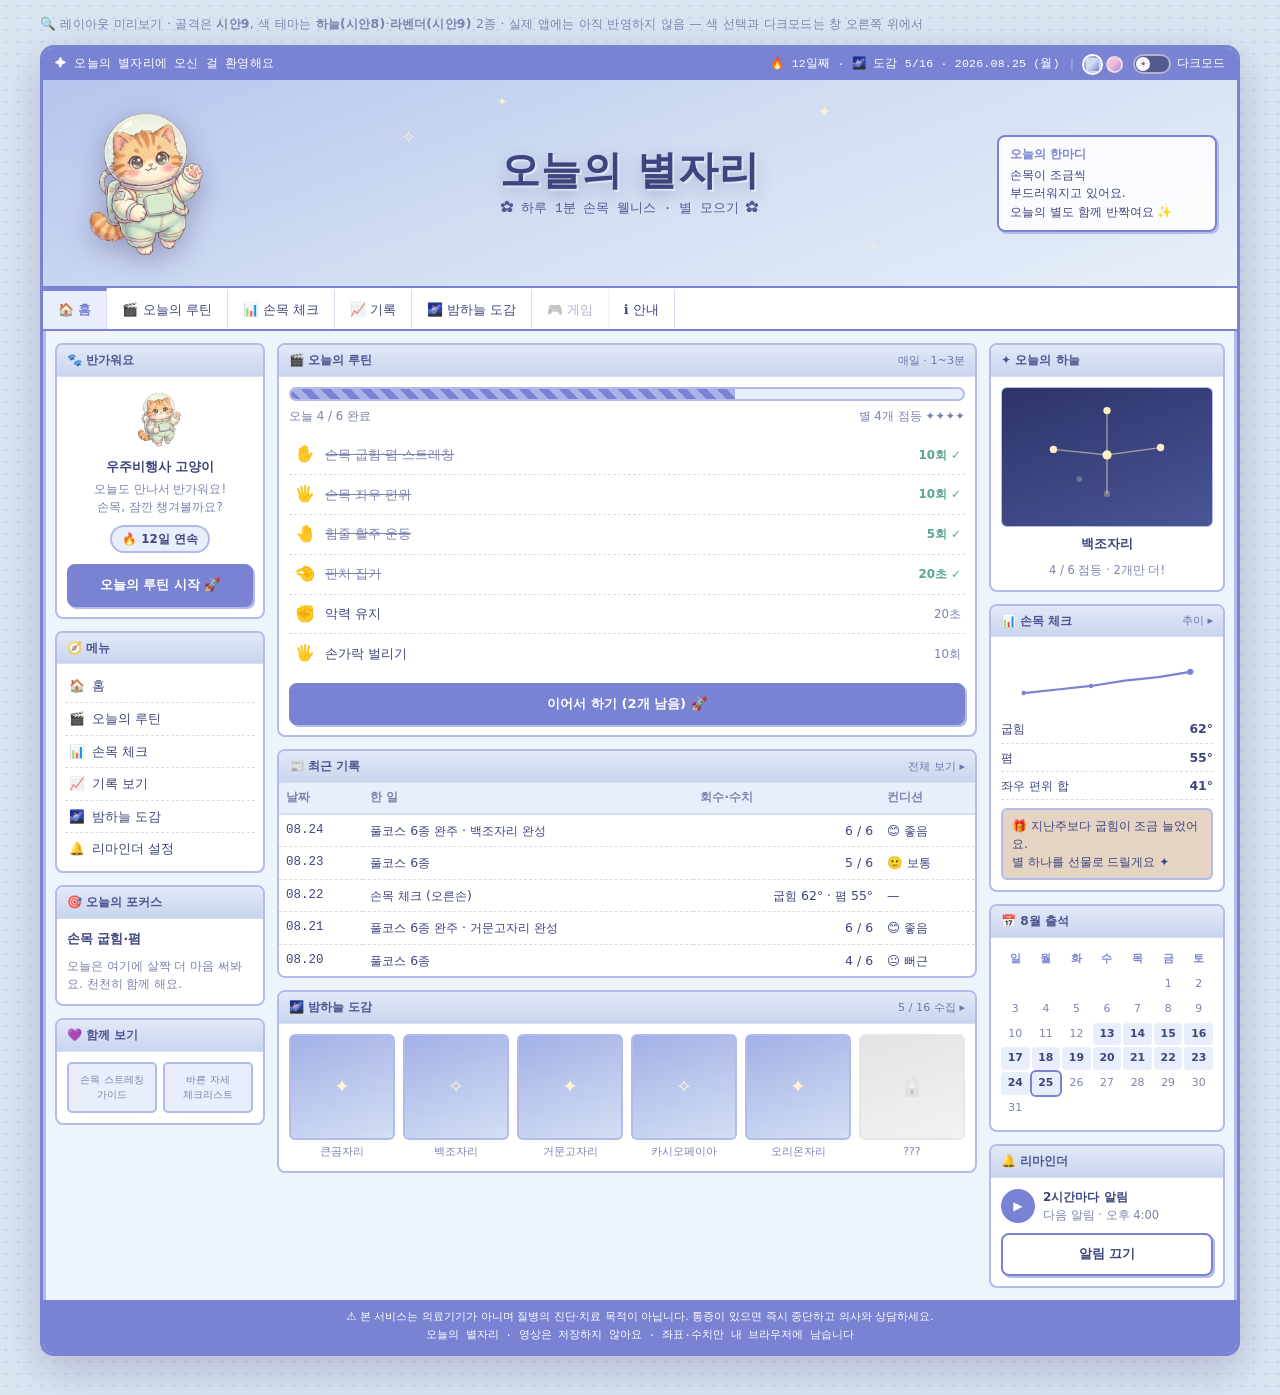
==== preview/neomood.html @ 45b7b1c9 "색 테마 2종을 앱 정식 기능으로 승격 (하늘/라벤더 × 라이트/다크) 시안8·9를 둘 다 남기고 사용자가 고르게 한다. 창 밖 비교용 발판이던 톤 스위치를 상단 띠 안, 다크모드" ====
<!doctype html>
<html lang="ko">
<head>
<meta charset="utf-8">
<meta name="viewport" content="width=device-width, initial-scale=1">
<title>레이아웃 미리보기 — 시안9(Neomood) 포털형</title>
<!--
  ═══════════════════════════════════════════════════════════
  preview/neomood.html — 레이아웃 시안 미리보기 (실제 앱 미반영)

  model/시안9.png("Neomood" — 카와이 레트로 포털)의 구조를 우리 앱 콘텐츠로 옮긴 것.
  index.html·css/styles.css 는 전혀 건드리지 않는다. 이 파일 하나로 자립한다.

  시안9에서 가져온 것 = 레이아웃 골격:
    ① 페이지 전체를 감싸는 두꺼운 테두리 "창"(win)   ② 얇은 상태 띠
    ③ 일러스트 배너(워드마크 + 마스코트 + 쪽지)      ④ 가로 탭 내비게이션
    ⑤ 3단 컬럼(좌 사이드 / 본문 / 우 위젯)           ⑥ 제목바를 가진 박스 패널
    ⑦ 표·썸네일 갤러리·달력 위젯                     ⑧ 얇은 푸터 띠

  색은 사용자가 고른다 — 상단 띠 오른쪽에 컨트롤 둘, 둘 다 실제 앱에 갈 것이다:
    · 색 테마 2종  하늘(시안8 실측색) / 라벤더(시안9 색)
    · 다크모드     라이트 ↔ 다크
  둘은 독립 축이라 조합은 4가지. 다크모드 기본값은 시스템 설정(prefers-color-scheme)이고,
  둘 다 사용자가 만지면 그 선택이 이겨서 localStorage에 남는다.
  ═══════════════════════════════════════════════════════════
-->
<style>
/* ═══ 색 토큰 ═══ 색은 전부 여기서만 정의한다(레이아웃 규칙과 섞지 않는다).
   축이 둘이다 — 둘 다 사용자가 고르는 값이다:
     · data-palette = sky(하늘) / lavender(라벤더)
     · data-theme   = light / dark
   팔레트 블록에 라이트 값 + 두 모드 공통값을, [data-theme="dark"] 블록에 덮어쓸 값만 둔다.
   (팔레트 선택자는 모드와 무관하게 항상 걸리므로 공통값은 팔레트 블록에 두면 된다.)
   두 속성은 <head> 스크립트가 로드 즉시 박아 넣는다 — 그래서 미디어쿼리 사본이 없다.

   ⚠ 새 팔레트를 추가하려면 아래 두 블록(라이트/다크)을 한 벌 더 쓰고, 상단 띠의
     스와치 버튼 하나만 늘리면 된다. 레이아웃 CSS는 손댈 일이 없다. */

/* ─── 하늘 — model/시안8.png 실측: 하늘색 #d6e6f0 · 페리윙클 #b2bbe9 ·
       테두리 #7a82d3 · 창 흰색 #ffffff · 노을 크림 #e5d3c4 ─── */
html[data-palette="sky"]{
  --page:#d9e6f2;  --page-dot:#c1d1e9;
  --frame:#7a82d3; --frame-2:#b2bbe9;
  --win:#eef4fb;   --panel:#ffffff;
  --head:linear-gradient(#e2e9f8,#c9d5ee);  --head-ink:#4d5490;
  --ink:#3f467c;   --dim:#7b83ad;  --line:#d6dff2;
  --accent:#7a82d3; --accent-2:#aab2e8; --accent-ink:#ffffff;
  --chip:#e8eefb;  --ok:#5aa593;
  --sky:linear-gradient(160deg,#b6c4ee 0%,#cfdcf2 45%,#e7eff9 100%);
  --sky-ink:#3d447e; --star:#fff4d2; --note:rgba(255,255,255,.85);
  --thumb:linear-gradient(160deg,#a3b0e6,#d3dff4);
  --skypanel:linear-gradient(160deg,#2c3468,#4b5497);   /* 별자리 판 — 두 모드 공통 */
  --warm:#e5d3c4;                                        /* 노을 크림 — 선물 칩 */
}
html[data-palette="sky"][data-theme="dark"]{
  --page:#11152c;  --page-dot:#1e2444;
  --frame:#5560ad; --frame-2:#333b6d;
  --win:#191e3b;   --panel:#212848;
  --head:linear-gradient(#2e3768,#262e58);  --head-ink:#dee5ff;
  --ink:#dfe5ff;   --dim:#99a2ce;  --line:#343c70;
  --accent:#8f9ae8; --accent-2:#5b66bb; --accent-ink:#0f1330;
  --chip:#272e56;  --ok:#79c6b4;
  --sky:linear-gradient(160deg,#1d2450 0%,#39407f 50%,#4a4f92 100%);
  --sky-ink:#eef1ff; --star:#ffeec2; --note:rgba(17,21,44,.78);
  --thumb:linear-gradient(160deg,#2b3364,#4b5296);
  --warm:#4d4340;   /* 노을 크림의 다크 대응 — 차가운 판 위 유일한 따뜻한 자리 */
}

/* ─── 라벤더 — model/시안9.png 계열의 파스텔 보라·핑크 ─── */
html[data-palette="lavender"]{
  --page:#e9e2f8;  --page-dot:#d9cef1;
  --frame:#9b85dc; --frame-2:#c9b7f1;
  --win:#f7f2fe;   --panel:#ffffff;
  --head:linear-gradient(#e7ddfb,#dbcef8);  --head-ink:#5b4a8c;
  --ink:#4b3f6d;   --dim:#8a7cae;  --line:#ddd1f7;
  --accent:#e58cbb; --accent-2:#f3bcd8; --accent-ink:#ffffff;
  --chip:#fdeaf4;  --ok:#5fae8d;
  --sky:linear-gradient(160deg,#c9b3ef 0%,#e0cbf3 45%,#fadfee 100%);
  --sky-ink:#4a3a72; --star:#fff7cf; --note:rgba(255,255,255,.82);
  --thumb:linear-gradient(160deg,#b9a4e8,#e6cff0);
  --skypanel:linear-gradient(160deg,#241c56,#453079);
  --warm:#f6e2cf;
}
html[data-palette="lavender"][data-theme="dark"]{
  --page:#0b0a1c;  --page-dot:#181637;
  --frame:#6a5cae; --frame-2:#3b3169;
  --win:#141130;   --panel:#1b1740;
  --head:linear-gradient(#2c2359,#241d4c);  --head-ink:#e9e2ff;
  --ink:#e6e1ff;   --dim:#a79ed6;  --line:#37306a;
  --accent:#f0c36a; --accent-2:#8d6bd8; --accent-ink:#2a1f05;
  --chip:#241f4d;  --ok:#6fc7a5;
  --sky:linear-gradient(160deg,#1c1646 0%,#2a2060 50%,#3d2a68 100%);
  --sky-ink:#f2ecff; --star:#ffe9a8; --note:rgba(16,13,42,.78);
  --thumb:linear-gradient(160deg,#2a2160,#4a3480);
  --warm:#4a3c22;
}

*{box-sizing:border-box;}
html,body{margin:0;padding:0;}
body{
  background:var(--page);
  background-image:radial-gradient(var(--page-dot) 1px,transparent 1px);
  background-size:12px 12px;
  color:var(--ink);
  font:15px/1.55 "Pretendard","Apple SD Gothic Neo","Malgun Gothic",system-ui,sans-serif;
  padding:14px 14px 40px;
  -webkit-font-smoothing:antialiased;
}
/* 레트로 캡션용 — 픽셀 폰트가 있으면 쓰고 없으면 고정폭으로 자연스럽게 떨어진다 */
.mono{font-family:"Galmuri11","DungGeunMo",ui-monospace,"D2Coding",Consolas,monospace;}

/* ─── 미리보기 배너(창 밖) — 실제 앱이 아님을 계속 알린다 ─── */
.skinbar{
  max-width:1200px;margin:0 auto 12px;
  font-size:.78rem;color:var(--dim);letter-spacing:.02em;
}

/* ─── 창(win) — 시안9의 지배적 장치: 페이지 전체가 하나의 액자다 ─── */
.win{
  max-width:1200px;margin:0 auto;background:var(--win);
  border:3px solid var(--frame);border-radius:14px;overflow:hidden;
  box-shadow:0 14px 44px rgba(40,20,80,.22), 0 0 0 3px var(--frame-2) inset;
}
.win-top{
  display:flex;justify-content:space-between;gap:10px;flex-wrap:wrap;align-items:center;
  background:var(--frame);color:#fff;font-size:.72rem;padding:4px 12px;letter-spacing:.02em;
}
.win-top .right{display:flex;align-items:center;gap:10px;}
.win-top .sep{opacity:.45;}

/* ─── 색 테마 스와치 ─── 다크모드 스위치 왼쪽. 점 두 개면 "색 고르는 곳"으로 읽힌다.
   스와치 색만은 토큰을 쓰지 않는다 — 이 점은 "지금 색"이 아니라 "누르면 갈 색"이라,
   현재 테마를 따라가면 두 점이 같아져 버린다. */
.pal{display:inline-flex;align-items:center;gap:5px;}
.pal button{
  width:17px;height:17px;padding:0;cursor:pointer;border-radius:50%;
  border:2px solid rgba(255,255,255,.5);
}
.pal button[aria-pressed="true"]{box-shadow:0 0 0 2px #fff;border-color:transparent;}
.pal .sw-sky{background:linear-gradient(135deg,#cfdcf2 45%,#7a82d3);}
.pal .sw-lavender{background:linear-gradient(135deg,#f3bcd8 45%,#9b85dc);}
.sr-only{
  position:absolute;width:1px;height:1px;margin:-1px;padding:0;overflow:hidden;
  clip:rect(0 0 0 0);white-space:nowrap;border:0;
}

/* ─── 다크모드 스위치 ─── 상단 띠 오른쪽 끝. 실제 앱에도 이 자리를 그대로 쓴다 */
.theme-toggle{
  display:inline-flex;align-items:center;gap:6px;cursor:pointer;
  background:none;border:0;padding:2px 0;color:#fff;font:inherit;font-size:.72rem;
}
.tt-track{
  position:relative;display:inline-block;width:38px;height:20px;border-radius:999px;
  background:rgba(0,0,0,.3);border:2px solid rgba(255,255,255,.55);
}
.tt-knob{
  position:absolute;top:1px;left:1px;width:14px;height:14px;border-radius:50%;
  background:#fff;color:#6b5a9c;font-size:9px;line-height:14px;text-align:center;
  transition:transform .18s ease, background .18s ease;
}
html[data-theme="dark"] .tt-knob{transform:translateX(16px);background:#ffe9a8;}
@media (prefers-reduced-motion:reduce){ .tt-knob{transition:none;} }
.win-foot{
  background:var(--frame);color:#fff;font-size:.7rem;padding:8px 12px;text-align:center;line-height:1.6;
}

/* ─── 배너 ─── 왼쪽 고양이 / 가운데 워드마크 / 오른쪽 오늘의 한마디 */
.banner{
  position:relative;background:var(--sky);color:var(--sky-ink);
  display:grid;grid-template-columns:200px 1fr 220px;align-items:center;gap:14px;
  padding:18px 20px;border-bottom:2px solid var(--frame);overflow:hidden;
}
.banner-note{
  background:var(--note);border:2px solid var(--frame);border-radius:8px;
  padding:9px 11px;font-size:.76rem;line-height:1.5;color:var(--ink);
  box-shadow:2px 2px 0 var(--frame-2);
}
.banner-note b{display:block;font-size:.72rem;color:var(--accent);margin-bottom:3px;}
.banner-mark{text-align:center;}
.banner-mark h1{
  margin:0;font-size:2.5rem;line-height:1.15;letter-spacing:.02em;
  text-shadow:2px 2px 0 rgba(255,255,255,.45), 0 6px 18px rgba(60,30,110,.25);
}
html[data-theme="dark"] .banner-mark h1{text-shadow:0 0 18px rgba(255,255,255,.22);}
.banner-mark p{margin:6px 0 0;font-size:.8rem;opacity:.85;}
.banner-cat{width:100%;max-width:170px;display:block;margin-right:auto;
  filter:drop-shadow(0 8px 14px rgba(40,20,80,.3));}
/* 배너 별 데코 */
.banner .deco{position:absolute;color:var(--star);pointer-events:none;font-size:.8rem;opacity:.9;}
.banner .d1{top:12px;left:38%;} .banner .d2{top:44px;left:30%;font-size:1.1rem;}
.banner .d3{bottom:18px;left:44%;} .banner .d4{top:20px;right:34%;font-size:1rem;}
.banner .d5{bottom:30px;right:30%;}
@media (prefers-reduced-motion:no-preference){
  .banner .deco{animation:tw 3.2s ease-in-out infinite;}
  .banner .d2{animation-delay:.7s;} .banner .d4{animation-delay:1.4s;} .banner .d5{animation-delay:2.1s;}
  @keyframes tw{0%,100%{opacity:.35;transform:scale(.9);}50%{opacity:1;transform:scale(1.15);}}
}

/* ─── 탭 내비 ─── */
.tabs{display:flex;flex-wrap:wrap;background:var(--panel);border-bottom:2px solid var(--frame);}
.tabs a{
  display:flex;align-items:center;gap:5px;padding:9px 15px;font-size:.8rem;
  color:var(--ink);text-decoration:none;border-right:1px solid var(--line);
  border-top:3px solid transparent;
}
.tabs a:hover{background:var(--chip);}
.tabs a.on{background:var(--chip);border-top-color:var(--accent);color:var(--accent);font-weight:700;}
.tabs a.off{opacity:.4;}

/* ─── 3단 컬럼 ─── */
.grid{display:grid;grid-template-columns:210px minmax(0,1fr) 236px;gap:12px;padding:12px;}

/* ─── 박스 패널(시안9의 기본 단위) ─── */
.box{
  background:var(--panel);border:2px solid var(--frame-2);border-radius:8px;
  overflow:hidden;margin-bottom:12px;
}
.box:last-child{margin-bottom:0;}
.box-head{
  margin:0;background:var(--head);color:var(--head-ink);
  font-size:.76rem;font-weight:700;padding:6px 10px;
  border-bottom:1px solid var(--line);display:flex;align-items:center;gap:6px;
}
.box-head .more{margin-left:auto;font-weight:400;font-size:.7rem;opacity:.75;}
.box-body{padding:10px;font-size:.8rem;}
.box-body p{margin:0 0 8px;}
.box-body p:last-child{margin-bottom:0;}

/* ─── 좌: 환영 박스 ─── */
.welcome{text-align:center;}
.welcome img{width:64px;display:block;margin:0 auto 6px;}
.welcome .hi{font-size:.82rem;font-weight:700;margin-bottom:4px;}
.welcome .sub{font-size:.74rem;color:var(--dim);line-height:1.5;}
.streak{
  display:inline-block;margin:8px 0 2px;padding:3px 10px;border-radius:999px;
  background:var(--chip);border:2px solid var(--frame-2);font-size:.74rem;font-weight:700;
}
.btn{
  display:block;width:100%;margin-top:9px;padding:9px 10px;cursor:pointer;
  font:inherit;font-size:.82rem;font-weight:700;
  background:var(--accent);color:var(--accent-ink);
  border:2px solid var(--frame);border-radius:8px;box-shadow:2px 2px 0 var(--frame-2);
}
.btn:active{transform:translate(1px,1px);box-shadow:1px 1px 0 var(--frame-2);}
.btn.ghost{background:transparent;color:var(--ink);}

/* ─── 좌: 메뉴 목록 ─── */
.menu{list-style:none;margin:0;padding:0;}
.menu li a{
  display:flex;gap:7px;padding:6px 4px;font-size:.79rem;color:var(--ink);
  text-decoration:none;border-bottom:1px dashed var(--line);
}
.menu li:last-child a{border-bottom:0;}
.menu li a:hover{background:var(--chip);}

/* ─── 중앙: 오늘의 루틴 ─── */
.rt{list-style:none;margin:0 0 10px;padding:0;}
.rt li{
  display:grid;grid-template-columns:24px 1fr auto;align-items:center;gap:8px;
  padding:7px 4px;border-bottom:1px dashed var(--line);font-size:.81rem;
}
.rt li:last-child{border-bottom:0;}
.rt .n{font-size:1rem;text-align:center;}
.rt .rep{font-size:.74rem;color:var(--dim);}
.rt li.done .name{color:var(--dim);text-decoration:line-through;}
.rt li.done .rep{color:var(--ok);font-weight:700;text-decoration:none;}
.bar{
  height:14px;border:2px solid var(--frame-2);border-radius:999px;
  background:var(--chip);overflow:hidden;margin-bottom:6px;
}
.bar i{
  display:block;height:100%;width:66%;
  background:repeating-linear-gradient(45deg,var(--accent) 0 7px,var(--accent-2) 7px 14px);
}
.bar-label{display:flex;justify-content:space-between;font-size:.74rem;color:var(--dim);margin-bottom:10px;}

/* ─── 중앙: 표 ─── */
table{width:100%;border-collapse:collapse;}
th,td{padding:6px 7px;text-align:left;font-size:.78rem;}
th{background:var(--chip);color:var(--dim);font-size:.72rem;font-weight:700;border-bottom:2px solid var(--line);}
td{border-bottom:1px dashed var(--line);}
tr:last-child td{border-bottom:0;}
td.num{text-align:right;font-variant-numeric:tabular-nums;}

/* ─── 중앙: 도감 갤러리 ─── */
.gal{display:grid;grid-template-columns:repeat(6,1fr);gap:8px;}
.gal figure{margin:0;text-align:center;}
.gal .th{
  aspect-ratio:1;border:2px solid var(--frame-2);border-radius:6px;background:var(--thumb);
  display:flex;align-items:center;justify-content:center;font-size:1.2rem;color:var(--star);
}
.gal figcaption{font-size:.68rem;margin-top:4px;color:var(--dim);}
.gal .lock .th{filter:grayscale(1);opacity:.35;}

/* ─── 우: 위젯 ─── */
/* 별자리 판은 라이트에서도 어둡게 둔다 — 밤하늘은 원래 어둡고,
   파스텔 배경에 크림색 별을 올리면 별이 안 보인다(--star를 이 안에서만 덮어쓴다). */
.sky-box{
  --star:#ffeec2;
  background:var(--skypanel);
  border:1px solid var(--frame-2);border-radius:6px;padding:6px;
}
.metric{display:flex;justify-content:space-between;font-size:.78rem;padding:4px 0;border-bottom:1px dashed var(--line);}
.metric:last-of-type{border-bottom:0;}
.metric b{font-variant-numeric:tabular-nums;}
.gift{
  margin-top:8px;background:var(--warm);border:2px solid var(--frame-2);border-radius:6px;
  padding:7px 9px;font-size:.75rem;line-height:1.5;
}
.cal{display:grid;grid-template-columns:repeat(7,1fr);gap:2px;text-align:center;font-size:.68rem;}
.cal span{padding:3px 0;border-radius:4px;color:var(--dim);}
.cal .h{font-weight:700;color:var(--accent);}
.cal .on{background:var(--chip);color:var(--ink);font-weight:700;}
.cal .today{outline:2px solid var(--accent);}
.radio{display:flex;align-items:center;gap:8px;font-size:.76rem;}
.radio .knob{
  width:34px;height:34px;border-radius:50%;border:2px solid var(--frame);
  background:var(--accent);color:var(--accent-ink);display:flex;align-items:center;justify-content:center;
}
.aff{display:grid;grid-template-columns:1fr 1fr;gap:6px;}
.aff span{
  border:2px solid var(--frame-2);border-radius:5px;background:var(--chip);
  font-size:.64rem;text-align:center;padding:8px 2px;color:var(--dim);
}

@media (max-width:980px){
  .grid{grid-template-columns:1fr;}
  .banner{grid-template-columns:1fr;text-align:center;}
  .banner-cat{margin:0 auto;max-width:130px;}
  .gal{grid-template-columns:repeat(3,1fr);}
}
</style>
<script>
// 팔레트·모드 속성을 그리기 전에 박는다 — 이게 늦으면 라이트로 한 번 깜빡였다가 다크로 바뀐다.
(function () {
  var r = document.documentElement, s = {};
  try { s.pal = localStorage.getItem('appPalette'); s.theme = localStorage.getItem('appTheme'); } catch (e) {}
  r.dataset.palette = (s.pal === 'sky' || s.pal === 'lavender') ? s.pal : 'sky';
  r.dataset.theme = (s.theme === 'dark' || s.theme === 'light') ? s.theme
    : (window.matchMedia('(prefers-color-scheme: dark)').matches ? 'dark' : 'light');
})();
</script>
</head>
<body>

<div class="skinbar">
  🔍 레이아웃 미리보기 · 골격은 <b>시안9</b>, 색 테마는 <b>하늘(시안8)</b>·<b>라벤더(시안9)</b> 2종
  · 실제 앱에는 아직 반영하지 않음 — 색 선택과 다크모드는 창 오른쪽 위에서
</div>

<div class="win">

  <!-- ① 얇은 상태 띠 (오른쪽 끝 = 색 테마 스와치 + 다크모드 스위치) -->
  <div class="win-top">
    <span class="mono">✦ 오늘의 별자리에 오신 걸 환영해요</span>
    <span class="right">
      <span class="mono">🔥 12일째 · 🌌 도감 5/16 · 2026.08.25 (월)</span>
      <span class="sep">|</span>
      <span class="pal" role="group" aria-label="색 테마">
        <button class="sw-sky" data-palette="sky" aria-pressed="false" title="하늘">
          <span class="sr-only">하늘 테마</span>
        </button>
        <button class="sw-lavender" data-palette="lavender" aria-pressed="false" title="라벤더">
          <span class="sr-only">라벤더 테마</span>
        </button>
      </span>
      <button class="theme-toggle" id="themeToggle" role="switch" aria-checked="false">
        <span class="tt-track"><span class="tt-knob" aria-hidden="true">☀</span></span>
        <span>다크모드</span>
      </button>
    </span>
  </div>

  <!-- ② 배너 — 고양이(왼쪽) ↔ 오늘의 한마디(오른쪽) -->
  <header class="banner">
    <img class="banner-cat" src="../assets/cat-idle.png" alt="" aria-hidden="true">
    <div class="banner-mark">
      <h1>오늘의 별자리</h1>
      <p class="mono">✿ 하루 1분 손목 웰니스 · 별 모으기 ✿</p>
    </div>
    <div class="banner-note">
      <b>오늘의 한마디</b>
      손목이 조금씩<br>부드러워지고 있어요.<br>오늘의 별도 함께 반짝여요 ✨
    </div>
    <span class="deco d1">✦</span><span class="deco d2">✧</span>
    <span class="deco d3">·</span><span class="deco d4">✦</span><span class="deco d5">✧</span>
  </header>

  <!-- ③ 탭 내비 -->
  <nav class="tabs" aria-label="주요 기능">
    <a href="#" class="on">🏠 홈</a>
    <a href="#">🎬 오늘의 루틴</a>
    <a href="#">📊 손목 체크</a>
    <a href="#">📈 기록</a>
    <a href="#">🌌 밤하늘 도감</a>
    <a href="#" class="off">🎮 게임</a>
    <a href="#">ℹ️ 안내</a>
  </nav>

  <!-- ④ 3단 컬럼 -->
  <div class="grid">

    <!-- ───────── 좌: 사이드 ───────── -->
    <aside>
      <section class="box">
        <h2 class="box-head">🐾 반가워요</h2>
        <div class="box-body welcome">
          <img src="../assets/cat-idle.png" alt="" aria-hidden="true">
          <div class="hi">우주비행사 고양이</div>
          <div class="sub">오늘도 만나서 반가워요!<br>손목, 잠깐 챙겨볼까요?</div>
          <div class="streak">🔥 12일 연속</div>
          <button class="btn">오늘의 루틴 시작 🚀</button>
        </div>
      </section>

      <section class="box">
        <h2 class="box-head">🧭 메뉴</h2>
        <div class="box-body" style="padding:6px 8px;">
          <ul class="menu">
            <li><a href="#">🏠 <span>홈</span></a></li>
            <li><a href="#">🎬 <span>오늘의 루틴</span></a></li>
            <li><a href="#">📊 <span>손목 체크</span></a></li>
            <li><a href="#">📈 <span>기록 보기</span></a></li>
            <li><a href="#">🌌 <span>밤하늘 도감</span></a></li>
            <li><a href="#">🔔 <span>리마인더 설정</span></a></li>
          </ul>
        </div>
      </section>

      <section class="box">
        <h2 class="box-head">🎯 오늘의 포커스</h2>
        <div class="box-body">
          <p><b>손목 굽힘·폄</b></p>
          <p style="color:var(--dim);font-size:.75rem;">오늘은 여기에 살짝 더 마음 써봐요. 천천히 함께 해요.</p>
        </div>
      </section>

      <section class="box">
        <h2 class="box-head">💜 함께 보기</h2>
        <div class="box-body">
          <div class="aff">
            <span>손목 스트레칭<br>가이드</span>
            <span>바른 자세<br>체크리스트</span>
          </div>
        </div>
      </section>
    </aside>

    <!-- ───────── 중앙: 본문 ───────── -->
    <main>
      <section class="box">
        <h2 class="box-head">🎬 오늘의 루틴 <span class="more">매일 · 1~3분</span></h2>
        <div class="box-body">
          <div class="bar"><i></i></div>
          <div class="bar-label"><span>오늘 4 / 6 완료</span><span>별 4개 점등 ✦✦✦✦</span></div>
          <ul class="rt">
            <li class="done"><span class="n">✋</span><span class="name">손목 굽힘·폄 스트레칭</span><span class="rep">10회 ✓</span></li>
            <li class="done"><span class="n">🖐️</span><span class="name">손목 좌우 편위</span><span class="rep">10회 ✓</span></li>
            <li class="done"><span class="n">🤚</span><span class="name">힘줄 활주 운동</span><span class="rep">5회 ✓</span></li>
            <li class="done"><span class="n">🤏</span><span class="name">핀치 집기</span><span class="rep">20초 ✓</span></li>
            <li><span class="n">✊</span><span class="name">악력 유지</span><span class="rep">20초</span></li>
            <li><span class="n">🖐️</span><span class="name">손가락 벌리기</span><span class="rep">10회</span></li>
          </ul>
          <button class="btn">이어서 하기 (2개 남음) 🚀</button>
        </div>
      </section>

      <section class="box">
        <h2 class="box-head">📰 최근 기록 <span class="more">전체 보기 ▸</span></h2>
        <div class="box-body" style="padding:0;">
          <table>
            <thead>
              <tr><th>날짜</th><th>한 일</th><th class="num">회수·수치</th><th>컨디션</th></tr>
            </thead>
            <tbody>
              <tr><td class="mono">08.24</td><td>풀코스 6종 완주 · 백조자리 완성</td><td class="num">6 / 6</td><td>😊 좋음</td></tr>
              <tr><td class="mono">08.23</td><td>풀코스 6종</td><td class="num">5 / 6</td><td>🙂 보통</td></tr>
              <tr><td class="mono">08.22</td><td>손목 체크 (오른손)</td><td class="num">굽힘 62° · 폄 55°</td><td>—</td></tr>
              <tr><td class="mono">08.21</td><td>풀코스 6종 완주 · 거문고자리 완성</td><td class="num">6 / 6</td><td>😊 좋음</td></tr>
              <tr><td class="mono">08.20</td><td>풀코스 6종</td><td class="num">4 / 6</td><td>😐 뻐근</td></tr>
            </tbody>
          </table>
        </div>
      </section>

      <section class="box">
        <h2 class="box-head">🌌 밤하늘 도감 <span class="more">5 / 16 수집 ▸</span></h2>
        <div class="box-body">
          <div class="gal">
            <figure><div class="th">✦</div><figcaption>큰곰자리</figcaption></figure>
            <figure><div class="th">✧</div><figcaption>백조자리</figcaption></figure>
            <figure><div class="th">✦</div><figcaption>거문고자리</figcaption></figure>
            <figure><div class="th">✧</div><figcaption>카시오페이아</figcaption></figure>
            <figure><div class="th">✦</div><figcaption>오리온자리</figcaption></figure>
            <figure class="lock"><div class="th">🔒</div><figcaption>???</figcaption></figure>
          </div>
        </div>
      </section>
    </main>

    <!-- ───────── 우: 위젯 ───────── -->
    <aside>
      <section class="box">
        <h2 class="box-head">✦ 오늘의 하늘</h2>
        <div class="box-body">
          <div class="sky-box">
            <svg viewBox="0 0 200 130" width="100%" height="120" role="img" aria-label="오늘의 별자리 백조자리">
              <g stroke="var(--star)" stroke-width="1.4" opacity=".55">
                <line x1="100" y1="18" x2="100" y2="66"/><line x1="100" y1="66" x2="100" y2="108"/>
                <line x1="42" y1="60" x2="100" y2="66"/><line x1="100" y1="66" x2="158" y2="58"/>
              </g>
              <g fill="var(--star)">
                <circle cx="100" cy="18" r="4"/><circle cx="100" cy="66" r="5"/>
                <circle cx="42" cy="60" r="4"/><circle cx="158" cy="58" r="4"/>
              </g>
              <g fill="var(--star)" opacity=".28">
                <circle cx="100" cy="108" r="3.5"/><circle cx="70" cy="92" r="3"/>
              </g>
            </svg>
          </div>
          <p style="text-align:center;margin-top:7px;font-weight:700;">백조자리</p>
          <p style="text-align:center;font-size:.72rem;color:var(--dim);">4 / 6 점등 · 2개만 더!</p>
        </div>
      </section>

      <section class="box">
        <h2 class="box-head">📊 손목 체크 <span class="more">추이 ▸</span></h2>
        <div class="box-body">
          <svg viewBox="0 0 200 70" width="100%" height="62" role="img" aria-label="굽힘 추이">
            <polyline points="6,52 44,48 82,44 120,38 158,34 194,28" fill="none"
                      stroke="var(--accent)" stroke-width="2.5" stroke-linecap="round"/>
            <g fill="var(--accent)">
              <circle cx="6" cy="52" r="2.5"/><circle cx="82" cy="44" r="2.5"/><circle cx="194" cy="28" r="3.5"/>
            </g>
          </svg>
          <div class="metric"><span>굽힘</span><b>62°</b></div>
          <div class="metric"><span>폄</span><b>55°</b></div>
          <div class="metric"><span>좌우 편위 합</span><b>41°</b></div>
          <div class="gift">🎁 지난주보다 굽힘이 조금 늘었어요.<br>별 하나를 선물로 드릴게요 ✦</div>
        </div>
      </section>

      <section class="box">
        <h2 class="box-head">📅 8월 출석</h2>
        <div class="box-body">
          <div class="cal">
            <span class="h">일</span><span class="h">월</span><span class="h">화</span><span class="h">수</span><span class="h">목</span><span class="h">금</span><span class="h">토</span>
            <span></span><span></span><span></span><span></span><span></span><span>1</span><span>2</span>
            <span>3</span><span>4</span><span>5</span><span>6</span><span>7</span><span>8</span><span>9</span>
            <span>10</span><span>11</span><span>12</span><span class="on">13</span><span class="on">14</span><span class="on">15</span><span class="on">16</span>
            <span class="on">17</span><span class="on">18</span><span class="on">19</span><span class="on">20</span><span class="on">21</span><span class="on">22</span><span class="on">23</span>
            <span class="on">24</span><span class="on today">25</span><span>26</span><span>27</span><span>28</span><span>29</span><span>30</span>
            <span>31</span>
          </div>
        </div>
      </section>

      <section class="box">
        <h2 class="box-head">🔔 리마인더</h2>
        <div class="box-body">
          <div class="radio">
            <div class="knob">▶</div>
            <div>
              <div style="font-weight:700;">2시간마다 알림</div>
              <div style="font-size:.72rem;color:var(--dim);">다음 알림 · 오후 4:00</div>
            </div>
          </div>
          <button class="btn ghost" style="margin-top:9px;">알림 끄기</button>
        </div>
      </section>
    </aside>
  </div>

  <!-- ⑤ 푸터 -->
  <footer class="win-foot">
    ⚠ 본 서비스는 의료기기가 아니며 질병의 진단·치료 목적이 아닙니다. 통증이 있으면 즉시 중단하고 의사와 상담하세요.<br>
    <span class="mono">오늘의 별자리 · 영상은 저장하지 않아요 · 좌표·수치만 내 브라우저에 남습니다</span>
  </footer>
</div>

<script>
// ─── 색 테마 스와치 + 다크모드 스위치 ───
// 두 속성의 초기값은 <head>에서 이미 정해졌다. 여기서는 바꾸고·저장하고·상태만 칠한다.
(function () {
  var root = document.documentElement;
  var sw = document.getElementById('themeToggle');
  var knob = sw.querySelector('.tt-knob');
  var save = function (k, v) { try { localStorage.setItem(k, v); } catch (e) {} };

  function paintTheme() {
    var dark = root.dataset.theme === 'dark';
    sw.setAttribute('aria-checked', String(dark));
    knob.textContent = dark ? '🌙' : '☀';
  }
  sw.addEventListener('click', function () {
    root.dataset.theme = root.dataset.theme === 'dark' ? 'light' : 'dark';
    save('appTheme', root.dataset.theme);
    paintTheme();
  });

  var palBtns = document.querySelectorAll('.pal button');
  function paintPalette() {
    palBtns.forEach(function (b) {
      b.setAttribute('aria-pressed', String(b.dataset.palette === root.dataset.palette));
    });
  }
  palBtns.forEach(function (b) {
    b.addEventListener('click', function () {
      root.dataset.palette = b.dataset.palette;
      save('appPalette', b.dataset.palette);
      paintPalette();
    });
  });

  paintTheme(); paintPalette();
})();
</script>
</body>
</html>
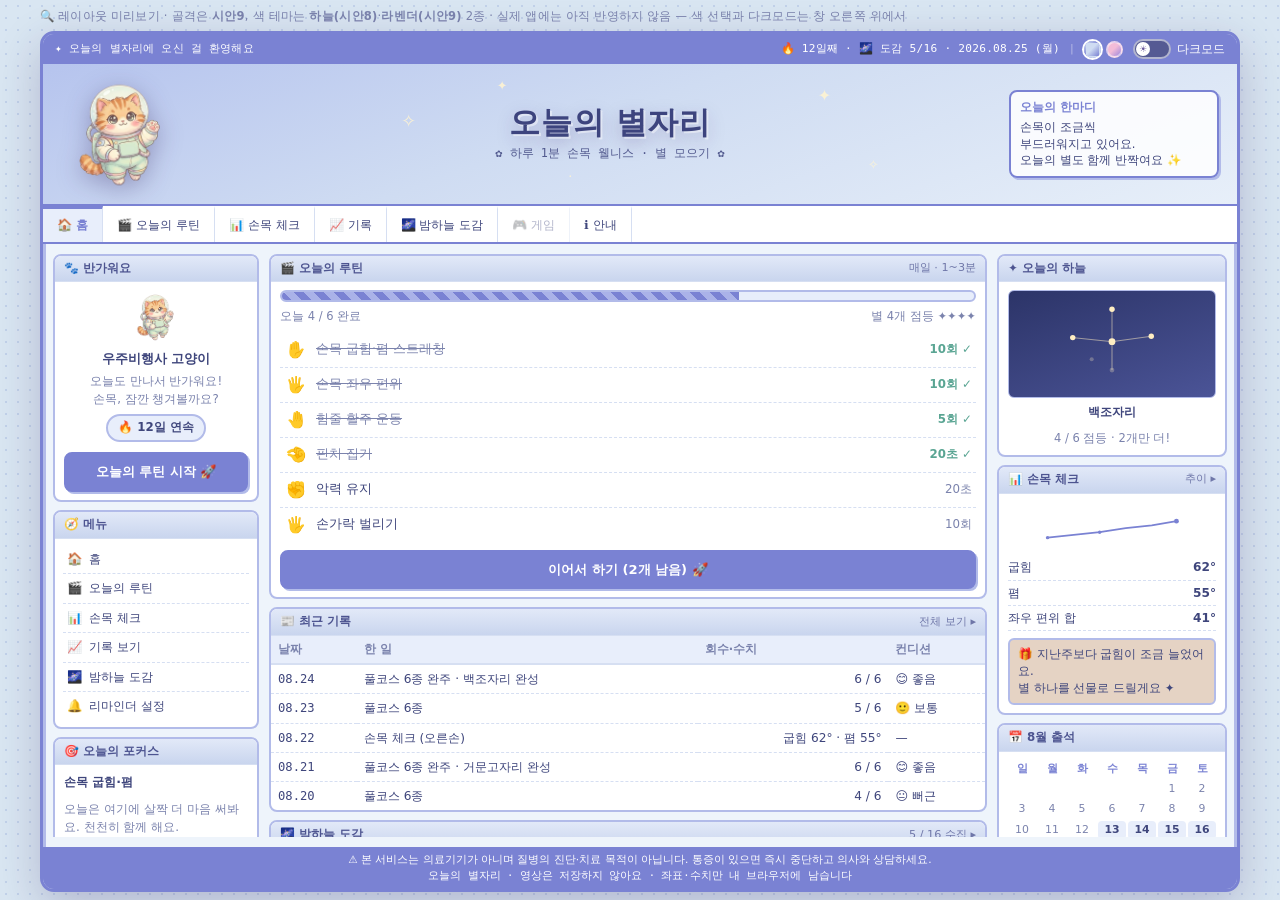
==== commit 3b0edc38: "한 화면 셸: 페이지 스크롤 제거 (창이 화면 높이를 채우고 컬럼만 스크롤) body를 100dvh 세로 플렉스로 잡고 창을 flex:1로 늘렸다. 액자·상태 띠·배너·탭· 푸터는" ====
--- a/preview/neomood.html
+++ b/preview/neomood.html
@@ -96,34 +96,43 @@
 }
 
 *{box-sizing:border-box;}
-html,body{margin:0;padding:0;}
+html,body{margin:0;padding:0;height:100%;}
+/* ─── 한 화면 셸 ───
+   페이지는 스크롤하지 않는다. 창이 화면 높이를 꽉 채우고, 넘치는 건 3단 컬럼이
+   각자 안에서 처리한다(아래 .grid > *). 그래서 액자·배너·탭·푸터는 항상 보인다.
+   좁거나 낮은 화면에서는 이 규칙을 버리고 평범한 문서 스크롤로 되돌린다(맨 아래 미디어쿼리). */
 body{
   background:var(--page);
   background-image:radial-gradient(var(--page-dot) 1px,transparent 1px);
   background-size:12px 12px;
   color:var(--ink);
-  font:15px/1.55 "Pretendard","Apple SD Gothic Neo","Malgun Gothic",system-ui,sans-serif;
-  padding:14px 14px 40px;
+  font:14px/1.5 "Pretendard","Apple SD Gothic Neo","Malgun Gothic",system-ui,sans-serif;
   -webkit-font-smoothing:antialiased;
+  height:100dvh;padding:8px 10px;overflow:hidden;
+  display:flex;flex-direction:column;gap:6px;
 }
 /* 레트로 캡션용 — 픽셀 폰트가 있으면 쓰고 없으면 고정폭으로 자연스럽게 떨어진다 */
 .mono{font-family:"Galmuri11","DungGeunMo",ui-monospace,"D2Coding",Consolas,monospace;}
 
 /* ─── 미리보기 배너(창 밖) — 실제 앱이 아님을 계속 알린다 ─── */
 .skinbar{
-  max-width:1200px;margin:0 auto 12px;
-  font-size:.78rem;color:var(--dim);letter-spacing:.02em;
+  flex:none;max-width:1200px;width:100%;margin:0 auto;
+  font-size:.72rem;color:var(--dim);letter-spacing:.02em;
+  white-space:nowrap;overflow:hidden;text-overflow:ellipsis;
 }
 
 /* ─── 창(win) — 시안9의 지배적 장치: 페이지 전체가 하나의 액자다 ─── */
 .win{
-  max-width:1200px;margin:0 auto;background:var(--win);
+  flex:1 1 auto;min-height:0;
+  max-width:1200px;width:100%;margin:0 auto;background:var(--win);
   border:3px solid var(--frame);border-radius:14px;overflow:hidden;
   box-shadow:0 14px 44px rgba(40,20,80,.22), 0 0 0 3px var(--frame-2) inset;
+  display:flex;flex-direction:column;
 }
 .win-top{
+  flex:none;
   display:flex;justify-content:space-between;gap:10px;flex-wrap:wrap;align-items:center;
-  background:var(--frame);color:#fff;font-size:.72rem;padding:4px 12px;letter-spacing:.02em;
+  background:var(--frame);color:#fff;font-size:.7rem;padding:3px 12px;letter-spacing:.02em;
 }
 .win-top .right{display:flex;align-items:center;gap:10px;}
 .win-top .sep{opacity:.45;}
@@ -161,30 +170,32 @@
 html[data-theme="dark"] .tt-knob{transform:translateX(16px);background:#ffe9a8;}
 @media (prefers-reduced-motion:reduce){ .tt-knob{transition:none;} }
 .win-foot{
-  background:var(--frame);color:#fff;font-size:.7rem;padding:8px 12px;text-align:center;line-height:1.6;
+  flex:none;
+  background:var(--frame);color:#fff;font-size:.66rem;padding:5px 12px;text-align:center;line-height:1.5;
 }
 
 /* ─── 배너 ─── 왼쪽 고양이 / 가운데 워드마크 / 오른쪽 오늘의 한마디 */
 .banner{
+  flex:none;
   position:relative;background:var(--sky);color:var(--sky-ink);
-  display:grid;grid-template-columns:200px 1fr 220px;align-items:center;gap:14px;
-  padding:18px 20px;border-bottom:2px solid var(--frame);overflow:hidden;
+  display:grid;grid-template-columns:150px 1fr 210px;align-items:center;gap:14px;
+  padding:10px 18px;border-bottom:2px solid var(--frame);overflow:hidden;
 }
 .banner-note{
   background:var(--note);border:2px solid var(--frame);border-radius:8px;
-  padding:9px 11px;font-size:.76rem;line-height:1.5;color:var(--ink);
+  padding:7px 9px;font-size:.72rem;line-height:1.45;color:var(--ink);
   box-shadow:2px 2px 0 var(--frame-2);
 }
 .banner-note b{display:block;font-size:.72rem;color:var(--accent);margin-bottom:3px;}
 .banner-mark{text-align:center;}
 .banner-mark h1{
-  margin:0;font-size:2.5rem;line-height:1.15;letter-spacing:.02em;
+  margin:0;font-size:1.95rem;line-height:1.15;letter-spacing:.02em;
   text-shadow:2px 2px 0 rgba(255,255,255,.45), 0 6px 18px rgba(60,30,110,.25);
 }
 html[data-theme="dark"] .banner-mark h1{text-shadow:0 0 18px rgba(255,255,255,.22);}
-.banner-mark p{margin:6px 0 0;font-size:.8rem;opacity:.85;}
-.banner-cat{width:100%;max-width:170px;display:block;margin-right:auto;
-  filter:drop-shadow(0 8px 14px rgba(40,20,80,.3));}
+.banner-mark p{margin:4px 0 0;font-size:.74rem;opacity:.85;}
+.banner-cat{width:100%;max-width:120px;display:block;margin-right:auto;
+  filter:drop-shadow(0 6px 12px rgba(40,20,80,.3));}
 /* 배너 별 데코 */
 .banner .deco{position:absolute;color:var(--star);pointer-events:none;font-size:.8rem;opacity:.9;}
 .banner .d1{top:12px;left:38%;} .banner .d2{top:44px;left:30%;font-size:1.1rem;}
@@ -197,9 +208,9 @@
 }
 
 /* ─── 탭 내비 ─── */
-.tabs{display:flex;flex-wrap:wrap;background:var(--panel);border-bottom:2px solid var(--frame);}
+.tabs{flex:none;display:flex;flex-wrap:wrap;background:var(--panel);border-bottom:2px solid var(--frame);}
 .tabs a{
-  display:flex;align-items:center;gap:5px;padding:9px 15px;font-size:.8rem;
+  display:flex;align-items:center;gap:5px;padding:7px 14px;font-size:.76rem;
   color:var(--ink);text-decoration:none;border-right:1px solid var(--line);
   border-top:3px solid transparent;
 }
@@ -207,36 +218,43 @@
 .tabs a.on{background:var(--chip);border-top-color:var(--accent);color:var(--accent);font-weight:700;}
 .tabs a.off{opacity:.4;}
 
-/* ─── 3단 컬럼 ─── */
-.grid{display:grid;grid-template-columns:210px minmax(0,1fr) 236px;gap:12px;padding:12px;}
+/* ─── 3단 컬럼 ─── 남은 높이를 전부 차지하고, 넘치는 칸만 그 안에서 스크롤한다 */
+.grid{
+  flex:1 1 auto;min-height:0;overflow:hidden;
+  display:grid;grid-template-columns:206px minmax(0,1fr) 230px;gap:10px;padding:10px;
+}
+.grid > *{min-height:0;overflow-y:auto;scrollbar-width:thin;scrollbar-color:var(--frame-2) transparent;}
+.grid > *::-webkit-scrollbar{width:7px;}
+.grid > *::-webkit-scrollbar-thumb{background:var(--frame-2);border-radius:999px;}
+.grid > *::-webkit-scrollbar-track{background:transparent;}
 
 /* ─── 박스 패널(시안9의 기본 단위) ─── */
 .box{
   background:var(--panel);border:2px solid var(--frame-2);border-radius:8px;
-  overflow:hidden;margin-bottom:12px;
+  overflow:hidden;margin-bottom:8px;
 }
 .box:last-child{margin-bottom:0;}
 .box-head{
   margin:0;background:var(--head);color:var(--head-ink);
-  font-size:.76rem;font-weight:700;padding:6px 10px;
+  font-size:.74rem;font-weight:700;padding:4px 9px;
   border-bottom:1px solid var(--line);display:flex;align-items:center;gap:6px;
 }
 .box-head .more{margin-left:auto;font-weight:400;font-size:.7rem;opacity:.75;}
-.box-body{padding:10px;font-size:.8rem;}
+.box-body{padding:8px 9px;font-size:.78rem;}
 .box-body p{margin:0 0 8px;}
 .box-body p:last-child{margin-bottom:0;}
 
 /* ─── 좌: 환영 박스 ─── */
 .welcome{text-align:center;}
-.welcome img{width:64px;display:block;margin:0 auto 6px;}
+.welcome img{width:54px;display:block;margin:0 auto 5px;}
 .welcome .hi{font-size:.82rem;font-weight:700;margin-bottom:4px;}
 .welcome .sub{font-size:.74rem;color:var(--dim);line-height:1.5;}
 .streak{
-  display:inline-block;margin:8px 0 2px;padding:3px 10px;border-radius:999px;
+  display:inline-block;margin:6px 0 2px;padding:3px 10px;border-radius:999px;
   background:var(--chip);border:2px solid var(--frame-2);font-size:.74rem;font-weight:700;
 }
 .btn{
-  display:block;width:100%;margin-top:9px;padding:9px 10px;cursor:pointer;
+  display:block;width:100%;margin-top:8px;padding:8px 10px;cursor:pointer;
   font:inherit;font-size:.82rem;font-weight:700;
   background:var(--accent);color:var(--accent-ink);
   border:2px solid var(--frame);border-radius:8px;box-shadow:2px 2px 0 var(--frame-2);
@@ -247,17 +265,17 @@
 /* ─── 좌: 메뉴 목록 ─── */
 .menu{list-style:none;margin:0;padding:0;}
 .menu li a{
-  display:flex;gap:7px;padding:6px 4px;font-size:.79rem;color:var(--ink);
+  display:flex;gap:7px;padding:5px 4px;font-size:.77rem;color:var(--ink);
   text-decoration:none;border-bottom:1px dashed var(--line);
 }
 .menu li:last-child a{border-bottom:0;}
 .menu li a:hover{background:var(--chip);}
 
 /* ─── 중앙: 오늘의 루틴 ─── */
-.rt{list-style:none;margin:0 0 10px;padding:0;}
+.rt{list-style:none;margin:0 0 8px;padding:0;}
 .rt li{
   display:grid;grid-template-columns:24px 1fr auto;align-items:center;gap:8px;
-  padding:7px 4px;border-bottom:1px dashed var(--line);font-size:.81rem;
+  padding:5px 4px;border-bottom:1px dashed var(--line);font-size:.79rem;
 }
 .rt li:last-child{border-bottom:0;}
 .rt .n{font-size:1rem;text-align:center;}
@@ -265,25 +283,25 @@
 .rt li.done .name{color:var(--dim);text-decoration:line-through;}
 .rt li.done .rep{color:var(--ok);font-weight:700;text-decoration:none;}
 .bar{
-  height:14px;border:2px solid var(--frame-2);border-radius:999px;
+  height:12px;border:2px solid var(--frame-2);border-radius:999px;
   background:var(--chip);overflow:hidden;margin-bottom:6px;
 }
 .bar i{
   display:block;height:100%;width:66%;
   background:repeating-linear-gradient(45deg,var(--accent) 0 7px,var(--accent-2) 7px 14px);
 }
-.bar-label{display:flex;justify-content:space-between;font-size:.74rem;color:var(--dim);margin-bottom:10px;}
+.bar-label{display:flex;justify-content:space-between;font-size:.72rem;color:var(--dim);margin-bottom:7px;}
 
 /* ─── 중앙: 표 ─── */
 table{width:100%;border-collapse:collapse;}
-th,td{padding:6px 7px;text-align:left;font-size:.78rem;}
+th,td{padding:5px 7px;text-align:left;font-size:.76rem;}
 th{background:var(--chip);color:var(--dim);font-size:.72rem;font-weight:700;border-bottom:2px solid var(--line);}
 td{border-bottom:1px dashed var(--line);}
 tr:last-child td{border-bottom:0;}
 td.num{text-align:right;font-variant-numeric:tabular-nums;}
 
 /* ─── 중앙: 도감 갤러리 ─── */
-.gal{display:grid;grid-template-columns:repeat(6,1fr);gap:8px;}
+.gal{display:grid;grid-template-columns:repeat(6,1fr);gap:6px;}
 .gal figure{margin:0;text-align:center;}
 .gal .th{
   aspect-ratio:1;border:2px solid var(--frame-2);border-radius:6px;background:var(--thumb);
@@ -300,21 +318,21 @@
   background:var(--skypanel);
   border:1px solid var(--frame-2);border-radius:6px;padding:6px;
 }
-.metric{display:flex;justify-content:space-between;font-size:.78rem;padding:4px 0;border-bottom:1px dashed var(--line);}
+.metric{display:flex;justify-content:space-between;font-size:.76rem;padding:3px 0;border-bottom:1px dashed var(--line);}
 .metric:last-of-type{border-bottom:0;}
 .metric b{font-variant-numeric:tabular-nums;}
 .gift{
-  margin-top:8px;background:var(--warm);border:2px solid var(--frame-2);border-radius:6px;
-  padding:7px 9px;font-size:.75rem;line-height:1.5;
+  margin-top:7px;background:var(--warm);border:2px solid var(--frame-2);border-radius:6px;
+  padding:6px 8px;font-size:.73rem;line-height:1.45;
 }
 .cal{display:grid;grid-template-columns:repeat(7,1fr);gap:2px;text-align:center;font-size:.68rem;}
-.cal span{padding:3px 0;border-radius:4px;color:var(--dim);}
+.cal span{padding:1px 0;border-radius:4px;color:var(--dim);}
 .cal .h{font-weight:700;color:var(--accent);}
 .cal .on{background:var(--chip);color:var(--ink);font-weight:700;}
 .cal .today{outline:2px solid var(--accent);}
 .radio{display:flex;align-items:center;gap:8px;font-size:.76rem;}
 .radio .knob{
-  width:34px;height:34px;border-radius:50%;border:2px solid var(--frame);
+  width:30px;height:30px;border-radius:50%;border:2px solid var(--frame);
   background:var(--accent);color:var(--accent-ink);display:flex;align-items:center;justify-content:center;
 }
 .aff{display:grid;grid-template-columns:1fr 1fr;gap:6px;}
@@ -323,10 +341,20 @@
   font-size:.64rem;text-align:center;padding:8px 2px;color:var(--dim);
 }
 
+/* ─── 한 화면 셸을 포기하는 조건 ───
+   칸을 세로로 쌓아야 하거나(좁은 화면) 높이가 모자라면(낮은 창), 억지로 우겨넣는 대신
+   평범한 문서 스크롤로 되돌린다. 한 화면에 넣는 건 넓은 화면에서의 이득이지 규칙이 아니다. */
+@media (max-width:980px), (max-height:620px){
+  body{height:auto;overflow:visible;display:block;padding:12px 12px 32px;}
+  .skinbar{white-space:normal;margin-bottom:10px;}
+  .win{display:block;}
+  .grid{overflow:visible;}
+  .grid > *{overflow:visible;}
+}
 @media (max-width:980px){
   .grid{grid-template-columns:1fr;}
   .banner{grid-template-columns:1fr;text-align:center;}
-  .banner-cat{margin:0 auto;max-width:130px;}
+  .banner-cat{margin:0 auto;max-width:120px;}
   .gal{grid-template-columns:repeat(3,1fr);}
 }
 </style>
@@ -504,7 +532,7 @@
         <h2 class="box-head">✦ 오늘의 하늘</h2>
         <div class="box-body">
           <div class="sky-box">
-            <svg viewBox="0 0 200 130" width="100%" height="120" role="img" aria-label="오늘의 별자리 백조자리">
+            <svg viewBox="0 0 200 130" width="100%" height="88" role="img" aria-label="오늘의 별자리 백조자리">
               <g stroke="var(--star)" stroke-width="1.4" opacity=".55">
                 <line x1="100" y1="18" x2="100" y2="66"/><line x1="100" y1="66" x2="100" y2="108"/>
                 <line x1="42" y1="60" x2="100" y2="66"/><line x1="100" y1="66" x2="158" y2="58"/>
@@ -518,7 +546,7 @@
               </g>
             </svg>
           </div>
-          <p style="text-align:center;margin-top:7px;font-weight:700;">백조자리</p>
+          <p style="text-align:center;margin-top:5px;font-weight:700;">백조자리</p>
           <p style="text-align:center;font-size:.72rem;color:var(--dim);">4 / 6 점등 · 2개만 더!</p>
         </div>
       </section>
@@ -526,7 +554,7 @@
       <section class="box">
         <h2 class="box-head">📊 손목 체크 <span class="more">추이 ▸</span></h2>
         <div class="box-body">
-          <svg viewBox="0 0 200 70" width="100%" height="62" role="img" aria-label="굽힘 추이">
+          <svg viewBox="0 0 200 70" width="100%" height="48" role="img" aria-label="굽힘 추이">
             <polyline points="6,52 44,48 82,44 120,38 158,34 194,28" fill="none"
                       stroke="var(--accent)" stroke-width="2.5" stroke-linecap="round"/>
             <g fill="var(--accent)">
@@ -565,7 +593,7 @@
               <div style="font-size:.72rem;color:var(--dim);">다음 알림 · 오후 4:00</div>
             </div>
           </div>
-          <button class="btn ghost" style="margin-top:9px;">알림 끄기</button>
+          <button class="btn ghost" style="margin-top:7px;padding:6px 10px;">알림 끄기</button>
         </div>
       </section>
     </aside>
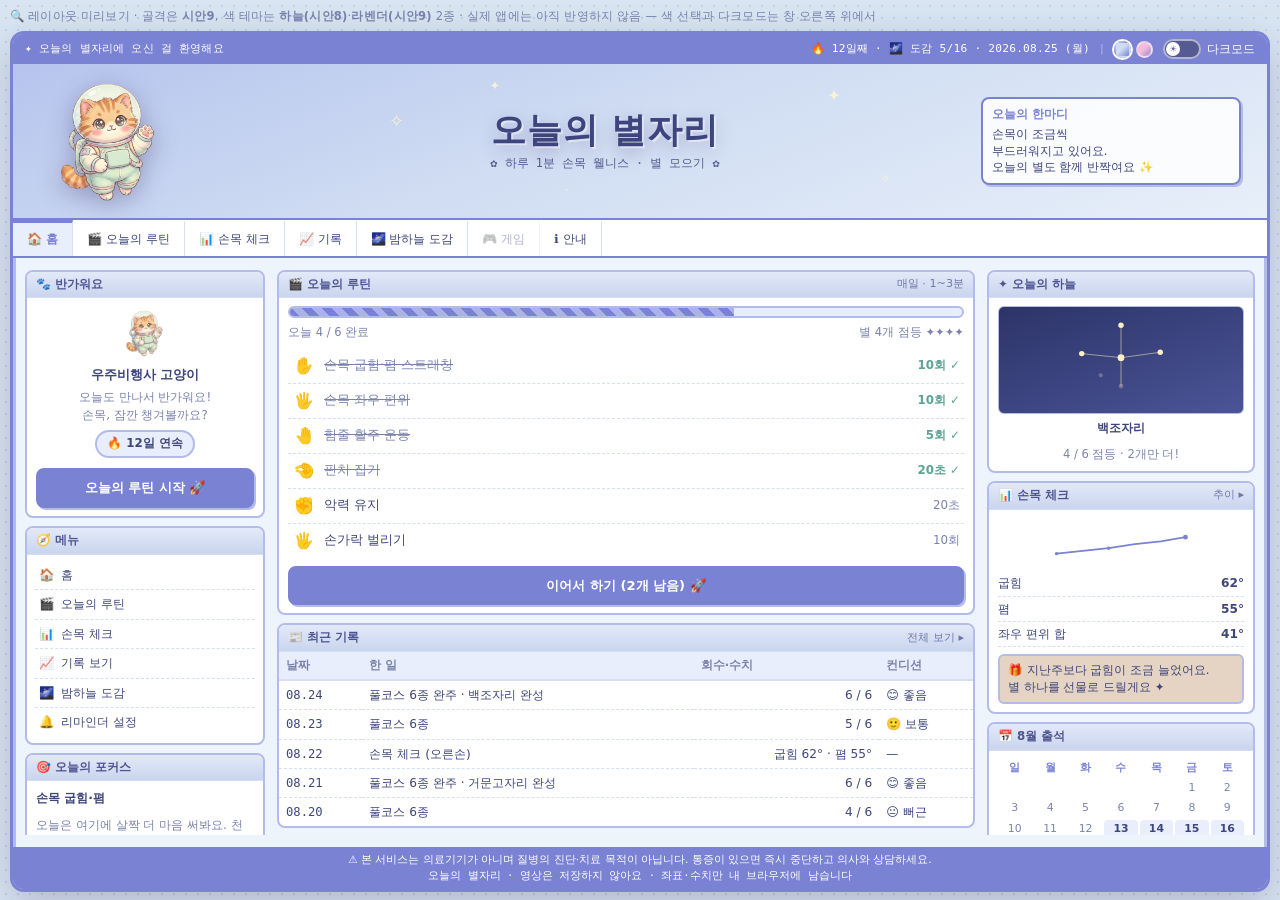
==== commit 51c2aac8: "가로 1700px로 확장 + 창 밖 여백을 밤하늘로 (잔별·별자리 배경) 폭 1200 → 1700. 늘어난 폭은 3단 컬럼(240 / 유동 / 268)과 배너가 나눠 가지고, 도감" ====
--- a/preview/neomood.html
+++ b/preview/neomood.html
@@ -50,7 +50,8 @@
   --sky-ink:#3d447e; --star:#fff4d2; --note:rgba(255,255,255,.85);
   --thumb:linear-gradient(160deg,#a3b0e6,#d3dff4);
   --skypanel:linear-gradient(160deg,#2c3468,#4b5497);   /* 별자리 판 — 두 모드 공통 */
-  --warm:#e5d3c4;                                        /* 노을 크림 — 선물 칩 */
+  --warm:#e5d3c4;
+  --deco:#bccbe8; --deco-2:#98a9dd;      /* 창 밖 배경의 잔별·별자리 */                                        /* 노을 크림 — 선물 칩 */
 }
 html[data-palette="sky"][data-theme="dark"]{
   --page:#11152c;  --page-dot:#1e2444;
@@ -63,6 +64,7 @@
   --sky:linear-gradient(160deg,#1d2450 0%,#39407f 50%,#4a4f92 100%);
   --sky-ink:#eef1ff; --star:#ffeec2; --note:rgba(17,21,44,.78);
   --thumb:linear-gradient(160deg,#2b3364,#4b5296);
+  --deco:#232a52; --deco-2:#3b4585;
   --warm:#4d4340;   /* 노을 크림의 다크 대응 — 차가운 판 위 유일한 따뜻한 자리 */
 }
 
@@ -80,6 +82,7 @@
   --thumb:linear-gradient(160deg,#b9a4e8,#e6cff0);
   --skypanel:linear-gradient(160deg,#241c56,#453079);
   --warm:#f6e2cf;
+  --deco:#d6c8ef; --deco-2:#bba6e4;
 }
 html[data-palette="lavender"][data-theme="dark"]{
   --page:#0b0a1c;  --page-dot:#181637;
@@ -92,6 +95,7 @@
   --sky:linear-gradient(160deg,#1c1646 0%,#2a2060 50%,#3d2a68 100%);
   --sky-ink:#f2ecff; --star:#ffe9a8; --note:rgba(16,13,42,.78);
   --thumb:linear-gradient(160deg,#2a2160,#4a3480);
+  --deco:#1e1a42; --deco-2:#382f6d;
   --warm:#4a3c22;
 }
 
@@ -102,21 +106,35 @@
    각자 안에서 처리한다(아래 .grid > *). 그래서 액자·배너·탭·푸터는 항상 보인다.
    좁거나 낮은 화면에서는 이 규칙을 버리고 평범한 문서 스크롤로 되돌린다(맨 아래 미디어쿼리). */
 body{
-  background:var(--page);
-  background-image:radial-gradient(var(--page-dot) 1px,transparent 1px);
-  background-size:12px 12px;
+  background-color:var(--page);
+  /* 창 밖 여백 = 밤하늘. 격자 점 위에 크기 다른 잔별 두 겹을 서로 어긋난 주기로 얹어
+     규칙적인 격자처럼 보이지 않게 한다(주기가 서로 나누어떨어지지 않게 잡았다). */
+  background-image:
+    radial-gradient(var(--deco-2) 1.7px, transparent 1.8px),
+    radial-gradient(var(--deco) 1.1px, transparent 1.2px),
+    radial-gradient(var(--page-dot) 1px, transparent 1px);
+  background-size:317px 251px, 131px 173px, 12px 12px;
+  background-position:47px 23px, 13px 61px, 0 0;
   color:var(--ink);
   font:14px/1.5 "Pretendard","Apple SD Gothic Neo","Malgun Gothic",system-ui,sans-serif;
   -webkit-font-smoothing:antialiased;
   height:100dvh;padding:8px 10px;overflow:hidden;
   display:flex;flex-direction:column;gap:6px;
 }
+/* ─── 창 밖 별자리 장식 ─── 창 뒤(z-index:-1)에 깔린다. 여백이 좁아지면 창이
+   덮어 저절로 잘리므로 화면 폭을 따로 재지 않는다. 도감에 실제로 있는 두 별자리다. */
+.bg{position:fixed;inset:0;z-index:-1;pointer-events:none;overflow:hidden;}
+.bg-const{position:absolute;width:210px;height:250px;color:var(--deco-2);}
+.bg-l{left:clamp(6px,1.4vw,22px);top:19%;}
+.bg-r{right:clamp(6px,1.4vw,22px);bottom:13%;}
+.bg-const text{font-size:11px;letter-spacing:.08em;fill:currentColor;opacity:.5;}
+
 /* 레트로 캡션용 — 픽셀 폰트가 있으면 쓰고 없으면 고정폭으로 자연스럽게 떨어진다 */
 .mono{font-family:"Galmuri11","DungGeunMo",ui-monospace,"D2Coding",Consolas,monospace;}
 
 /* ─── 미리보기 배너(창 밖) — 실제 앱이 아님을 계속 알린다 ─── */
 .skinbar{
-  flex:none;max-width:1200px;width:100%;margin:0 auto;
+  flex:none;max-width:1700px;width:100%;margin:0 auto;
   font-size:.72rem;color:var(--dim);letter-spacing:.02em;
   white-space:nowrap;overflow:hidden;text-overflow:ellipsis;
 }
@@ -124,7 +142,7 @@
 /* ─── 창(win) — 시안9의 지배적 장치: 페이지 전체가 하나의 액자다 ─── */
 .win{
   flex:1 1 auto;min-height:0;
-  max-width:1200px;width:100%;margin:0 auto;background:var(--win);
+  max-width:1700px;width:100%;margin:0 auto;background:var(--win);
   border:3px solid var(--frame);border-radius:14px;overflow:hidden;
   box-shadow:0 14px 44px rgba(40,20,80,.22), 0 0 0 3px var(--frame-2) inset;
   display:flex;flex-direction:column;
@@ -178,8 +196,8 @@
 .banner{
   flex:none;
   position:relative;background:var(--sky);color:var(--sky-ink);
-  display:grid;grid-template-columns:150px 1fr 210px;align-items:center;gap:14px;
-  padding:10px 18px;border-bottom:2px solid var(--frame);overflow:hidden;
+  display:grid;grid-template-columns:190px 1fr 260px;align-items:center;gap:20px;
+  padding:7px 26px;border-bottom:2px solid var(--frame);overflow:hidden;
 }
 .banner-note{
   background:var(--note);border:2px solid var(--frame);border-radius:8px;
@@ -189,12 +207,12 @@
 .banner-note b{display:block;font-size:.72rem;color:var(--accent);margin-bottom:3px;}
 .banner-mark{text-align:center;}
 .banner-mark h1{
-  margin:0;font-size:1.95rem;line-height:1.15;letter-spacing:.02em;
+  margin:0;font-size:2.2rem;line-height:1.15;letter-spacing:.02em;
   text-shadow:2px 2px 0 rgba(255,255,255,.45), 0 6px 18px rgba(60,30,110,.25);
 }
 html[data-theme="dark"] .banner-mark h1{text-shadow:0 0 18px rgba(255,255,255,.22);}
 .banner-mark p{margin:4px 0 0;font-size:.74rem;opacity:.85;}
-.banner-cat{width:100%;max-width:120px;display:block;margin-right:auto;
+.banner-cat{width:100%;max-width:140px;display:block;margin-right:auto;
   filter:drop-shadow(0 6px 12px rgba(40,20,80,.3));}
 /* 배너 별 데코 */
 .banner .deco{position:absolute;color:var(--star);pointer-events:none;font-size:.8rem;opacity:.9;}
@@ -221,7 +239,7 @@
 /* ─── 3단 컬럼 ─── 남은 높이를 전부 차지하고, 넘치는 칸만 그 안에서 스크롤한다 */
 .grid{
   flex:1 1 auto;min-height:0;overflow:hidden;
-  display:grid;grid-template-columns:206px minmax(0,1fr) 230px;gap:10px;padding:10px;
+  display:grid;grid-template-columns:240px minmax(0,1fr) 268px;gap:12px;padding:12px;
 }
 .grid > *{min-height:0;overflow-y:auto;scrollbar-width:thin;scrollbar-color:var(--frame-2) transparent;}
 .grid > *::-webkit-scrollbar{width:7px;}
@@ -301,7 +319,7 @@
 td.num{text-align:right;font-variant-numeric:tabular-nums;}
 
 /* ─── 중앙: 도감 갤러리 ─── */
-.gal{display:grid;grid-template-columns:repeat(6,1fr);gap:6px;}
+.gal{display:grid;grid-template-columns:repeat(8,1fr);gap:6px;}
 .gal figure{margin:0;text-align:center;}
 .gal .th{
   aspect-ratio:1;border:2px solid var(--frame-2);border-radius:6px;background:var(--thumb);
@@ -370,6 +388,32 @@
 </script>
 </head>
 <body>
+
+<div class="bg" aria-hidden="true">
+  <!-- 큰곰자리(북두칠성) — 물통 4 + 손잡이 3 -->
+  <svg class="bg-l bg-const" viewBox="0 0 210 250" fill="none">
+    <g stroke="currentColor" stroke-width="1.2" opacity=".45">
+      <path d="M26 92 L64 76 L78 118 L38 134 Z"/>
+      <path d="M64 76 L106 58 L146 48 L182 66"/>
+    </g>
+    <g fill="currentColor" opacity=".8">
+      <circle cx="26" cy="92" r="3"/><circle cx="64" cy="76" r="3.6"/>
+      <circle cx="78" cy="118" r="2.6"/><circle cx="38" cy="134" r="2.6"/>
+      <circle cx="106" cy="58" r="3"/><circle cx="146" cy="48" r="2.4"/>
+      <circle cx="182" cy="66" r="3.2"/>
+    </g>
+    <text x="26" y="164">URSA MAJOR</text>
+  </svg>
+  <!-- 카시오페이아 — 뚜렷한 W -->
+  <svg class="bg-r bg-const" viewBox="0 0 210 250" fill="none">
+    <path d="M24 70 L68 122 L112 74 L156 126 L192 76" stroke="currentColor" stroke-width="1.2" opacity=".45"/>
+    <g fill="currentColor" opacity=".8">
+      <circle cx="24" cy="70" r="2.6"/><circle cx="68" cy="122" r="3.4"/>
+      <circle cx="112" cy="74" r="3"/><circle cx="156" cy="126" r="2.6"/><circle cx="192" cy="76" r="3.2"/>
+    </g>
+    <text x="24" y="160">CASSIOPEIA</text>
+  </svg>
+</div>
 
 <div class="skinbar">
   🔍 레이아웃 미리보기 · 골격은 <b>시안9</b>, 색 테마는 <b>하늘(시안8)</b>·<b>라벤더(시안9)</b> 2종
@@ -521,6 +565,8 @@
             <figure><div class="th">✧</div><figcaption>카시오페이아</figcaption></figure>
             <figure><div class="th">✦</div><figcaption>오리온자리</figcaption></figure>
             <figure class="lock"><div class="th">🔒</div><figcaption>???</figcaption></figure>
+            <figure class="lock"><div class="th">🔒</div><figcaption>???</figcaption></figure>
+            <figure class="lock"><div class="th">🔒</div><figcaption>???</figcaption></figure>
           </div>
         </div>
       </section>
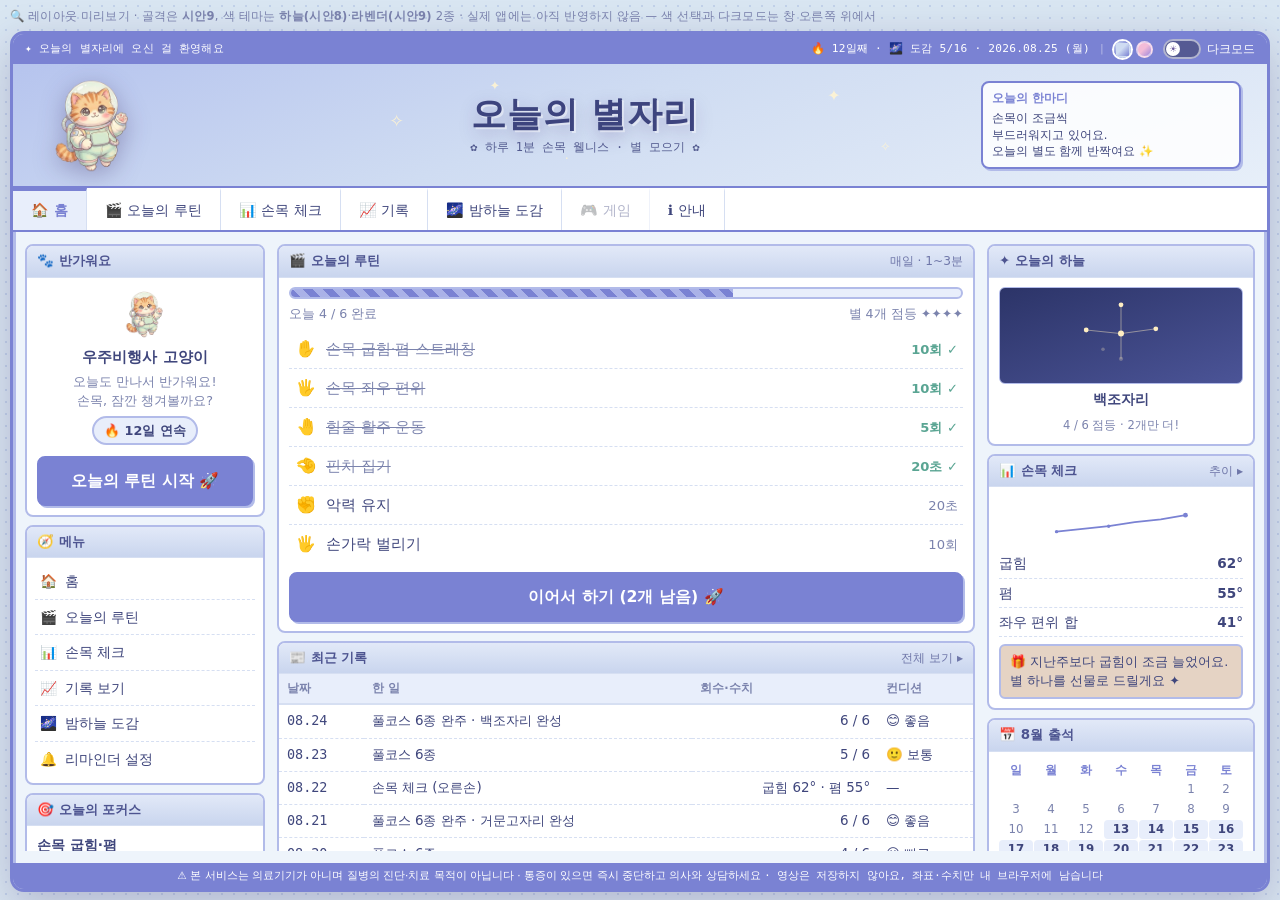
==== commit c5261606: "글자 키우기: 기능 쪽에 높이를 몰아준다 (본문 15px) "작다"는 지적이 맞다. 다만 한 화면 셸이라 높이는 총량이 정해져 있어서, 키우려면 어딘가에서 빼와야 한다. 장식·메타" ====
--- a/preview/neomood.html
+++ b/preview/neomood.html
@@ -116,7 +116,7 @@
   background-size:317px 251px, 131px 173px, 12px 12px;
   background-position:47px 23px, 13px 61px, 0 0;
   color:var(--ink);
-  font:14px/1.5 "Pretendard","Apple SD Gothic Neo","Malgun Gothic",system-ui,sans-serif;
+  font:15px/1.5 "Pretendard","Apple SD Gothic Neo","Malgun Gothic",system-ui,sans-serif;
   -webkit-font-smoothing:antialiased;
   height:100dvh;padding:8px 10px;overflow:hidden;
   display:flex;flex-direction:column;gap:6px;
@@ -196,7 +196,7 @@
 .banner{
   flex:none;
   position:relative;background:var(--sky);color:var(--sky-ink);
-  display:grid;grid-template-columns:190px 1fr 260px;align-items:center;gap:20px;
+  display:grid;grid-template-columns:150px 1fr 260px;align-items:center;gap:20px;
   padding:7px 26px;border-bottom:2px solid var(--frame);overflow:hidden;
 }
 .banner-note{
@@ -212,7 +212,7 @@
 }
 html[data-theme="dark"] .banner-mark h1{text-shadow:0 0 18px rgba(255,255,255,.22);}
 .banner-mark p{margin:4px 0 0;font-size:.74rem;opacity:.85;}
-.banner-cat{width:100%;max-width:140px;display:block;margin-right:auto;
+.banner-cat{width:100%;max-width:108px;display:block;margin-right:auto;
   filter:drop-shadow(0 6px 12px rgba(40,20,80,.3));}
 /* 배너 별 데코 */
 .banner .deco{position:absolute;color:var(--star);pointer-events:none;font-size:.8rem;opacity:.9;}
@@ -228,7 +228,7 @@
 /* ─── 탭 내비 ─── */
 .tabs{flex:none;display:flex;flex-wrap:wrap;background:var(--panel);border-bottom:2px solid var(--frame);}
 .tabs a{
-  display:flex;align-items:center;gap:5px;padding:7px 14px;font-size:.76rem;
+  display:flex;align-items:center;gap:6px;padding:9px 18px;font-size:.88rem;
   color:var(--ink);text-decoration:none;border-right:1px solid var(--line);
   border-top:3px solid transparent;
 }
@@ -254,26 +254,26 @@
 .box:last-child{margin-bottom:0;}
 .box-head{
   margin:0;background:var(--head);color:var(--head-ink);
-  font-size:.74rem;font-weight:700;padding:4px 9px;
+  font-size:.84rem;font-weight:700;padding:5px 10px;
   border-bottom:1px solid var(--line);display:flex;align-items:center;gap:6px;
 }
-.box-head .more{margin-left:auto;font-weight:400;font-size:.7rem;opacity:.75;}
-.box-body{padding:8px 9px;font-size:.78rem;}
+.box-head .more{margin-left:auto;font-weight:400;font-size:.76rem;opacity:.75;}
+.box-body{padding:9px 10px;font-size:.85rem;}
 .box-body p{margin:0 0 8px;}
 .box-body p:last-child{margin-bottom:0;}
 
 /* ─── 좌: 환영 박스 ─── */
 .welcome{text-align:center;}
 .welcome img{width:54px;display:block;margin:0 auto 5px;}
-.welcome .hi{font-size:.82rem;font-weight:700;margin-bottom:4px;}
-.welcome .sub{font-size:.74rem;color:var(--dim);line-height:1.5;}
+.welcome .hi{font-size:.92rem;font-weight:700;margin-bottom:4px;}
+.welcome .sub{font-size:.8rem;color:var(--dim);line-height:1.5;}
 .streak{
   display:inline-block;margin:6px 0 2px;padding:3px 10px;border-radius:999px;
-  background:var(--chip);border:2px solid var(--frame-2);font-size:.74rem;font-weight:700;
+  background:var(--chip);border:2px solid var(--frame-2);font-size:.8rem;font-weight:700;
 }
 .btn{
-  display:block;width:100%;margin-top:8px;padding:8px 10px;cursor:pointer;
-  font:inherit;font-size:.82rem;font-weight:700;
+  display:block;width:100%;margin-top:9px;padding:11px 10px;cursor:pointer;
+  font:inherit;font-size:.98rem;font-weight:700;
   background:var(--accent);color:var(--accent-ink);
   border:2px solid var(--frame);border-radius:8px;box-shadow:2px 2px 0 var(--frame-2);
 }
@@ -283,7 +283,7 @@
 /* ─── 좌: 메뉴 목록 ─── */
 .menu{list-style:none;margin:0;padding:0;}
 .menu li a{
-  display:flex;gap:7px;padding:5px 4px;font-size:.77rem;color:var(--ink);
+  display:flex;gap:8px;padding:7px 5px;font-size:.86rem;color:var(--ink);
   text-decoration:none;border-bottom:1px dashed var(--line);
 }
 .menu li:last-child a{border-bottom:0;}
@@ -293,11 +293,11 @@
 .rt{list-style:none;margin:0 0 8px;padding:0;}
 .rt li{
   display:grid;grid-template-columns:24px 1fr auto;align-items:center;gap:8px;
-  padding:5px 4px;border-bottom:1px dashed var(--line);font-size:.79rem;
+  padding:7px 5px;border-bottom:1px dashed var(--line);font-size:.92rem;
 }
 .rt li:last-child{border-bottom:0;}
 .rt .n{font-size:1rem;text-align:center;}
-.rt .rep{font-size:.74rem;color:var(--dim);}
+.rt .rep{font-size:.82rem;color:var(--dim);}
 .rt li.done .name{color:var(--dim);text-decoration:line-through;}
 .rt li.done .rep{color:var(--ok);font-weight:700;text-decoration:none;}
 .bar{
@@ -308,11 +308,11 @@
   display:block;height:100%;width:66%;
   background:repeating-linear-gradient(45deg,var(--accent) 0 7px,var(--accent-2) 7px 14px);
 }
-.bar-label{display:flex;justify-content:space-between;font-size:.72rem;color:var(--dim);margin-bottom:7px;}
+.bar-label{display:flex;justify-content:space-between;font-size:.79rem;color:var(--dim);margin-bottom:7px;}
 
 /* ─── 중앙: 표 ─── */
 table{width:100%;border-collapse:collapse;}
-th,td{padding:5px 7px;text-align:left;font-size:.76rem;}
+th,td{padding:6px 8px;text-align:left;font-size:.84rem;}
 th{background:var(--chip);color:var(--dim);font-size:.72rem;font-weight:700;border-bottom:2px solid var(--line);}
 td{border-bottom:1px dashed var(--line);}
 tr:last-child td{border-bottom:0;}
@@ -322,10 +322,12 @@
 .gal{display:grid;grid-template-columns:repeat(8,1fr);gap:6px;}
 .gal figure{margin:0;text-align:center;}
 .gal .th{
-  aspect-ratio:1;border:2px solid var(--frame-2);border-radius:6px;background:var(--thumb);
+  /* 8칸이라 정사각형이면 한 칸이 130px 넘게 커진다 — 세로만 묶어 높이를 돌려받는다 */
+  height:clamp(56px,6.8vh,80px);
+  border:2px solid var(--frame-2);border-radius:6px;background:var(--thumb);
   display:flex;align-items:center;justify-content:center;font-size:1.2rem;color:var(--star);
 }
-.gal figcaption{font-size:.68rem;margin-top:4px;color:var(--dim);}
+.gal figcaption{font-size:.74rem;margin-top:4px;color:var(--dim);}
 .gal .lock .th{filter:grayscale(1);opacity:.35;}
 
 /* ─── 우: 위젯 ─── */
@@ -336,19 +338,19 @@
   background:var(--skypanel);
   border:1px solid var(--frame-2);border-radius:6px;padding:6px;
 }
-.metric{display:flex;justify-content:space-between;font-size:.76rem;padding:3px 0;border-bottom:1px dashed var(--line);}
+.metric{display:flex;justify-content:space-between;font-size:.85rem;padding:4px 0;border-bottom:1px dashed var(--line);}
 .metric:last-of-type{border-bottom:0;}
 .metric b{font-variant-numeric:tabular-nums;}
 .gift{
   margin-top:7px;background:var(--warm);border:2px solid var(--frame-2);border-radius:6px;
-  padding:6px 8px;font-size:.73rem;line-height:1.45;
-}
-.cal{display:grid;grid-template-columns:repeat(7,1fr);gap:2px;text-align:center;font-size:.68rem;}
-.cal span{padding:1px 0;border-radius:4px;color:var(--dim);}
+  padding:7px 9px;font-size:.8rem;line-height:1.45;
+}
+.cal{display:grid;grid-template-columns:repeat(7,1fr);gap:1px;text-align:center;font-size:.74rem;}
+.cal span{padding:0;line-height:1.6;border-radius:4px;color:var(--dim);}
 .cal .h{font-weight:700;color:var(--accent);}
 .cal .on{background:var(--chip);color:var(--ink);font-weight:700;}
 .cal .today{outline:2px solid var(--accent);}
-.radio{display:flex;align-items:center;gap:8px;font-size:.76rem;}
+.radio{display:flex;align-items:center;gap:9px;font-size:.84rem;}
 .radio .knob{
   width:30px;height:30px;border-radius:50%;border:2px solid var(--frame);
   background:var(--accent);color:var(--accent-ink);display:flex;align-items:center;justify-content:center;
@@ -578,7 +580,7 @@
         <h2 class="box-head">✦ 오늘의 하늘</h2>
         <div class="box-body">
           <div class="sky-box">
-            <svg viewBox="0 0 200 130" width="100%" height="88" role="img" aria-label="오늘의 별자리 백조자리">
+            <svg viewBox="0 0 200 130" width="100%" height="78" role="img" aria-label="오늘의 별자리 백조자리">
               <g stroke="var(--star)" stroke-width="1.4" opacity=".55">
                 <line x1="100" y1="18" x2="100" y2="66"/><line x1="100" y1="66" x2="100" y2="108"/>
                 <line x1="42" y1="60" x2="100" y2="66"/><line x1="100" y1="66" x2="158" y2="58"/>
@@ -639,7 +641,7 @@
               <div style="font-size:.72rem;color:var(--dim);">다음 알림 · 오후 4:00</div>
             </div>
           </div>
-          <button class="btn ghost" style="margin-top:7px;padding:6px 10px;">알림 끄기</button>
+          <button class="btn ghost" style="margin-top:7px;padding:7px 10px;font-size:.88rem;">알림 끄기</button>
         </div>
       </section>
     </aside>
@@ -647,8 +649,8 @@
 
   <!-- ⑤ 푸터 -->
   <footer class="win-foot">
-    ⚠ 본 서비스는 의료기기가 아니며 질병의 진단·치료 목적이 아닙니다. 통증이 있으면 즉시 중단하고 의사와 상담하세요.<br>
-    <span class="mono">오늘의 별자리 · 영상은 저장하지 않아요 · 좌표·수치만 내 브라우저에 남습니다</span>
+    ⚠ 본 서비스는 의료기기가 아니며 질병의 진단·치료 목적이 아닙니다 · 통증이 있으면 즉시 중단하고 의사와 상담하세요
+    <span class="mono">· 영상은 저장하지 않아요, 좌표·수치만 내 브라우저에 남습니다</span>
   </footer>
 </div>
 
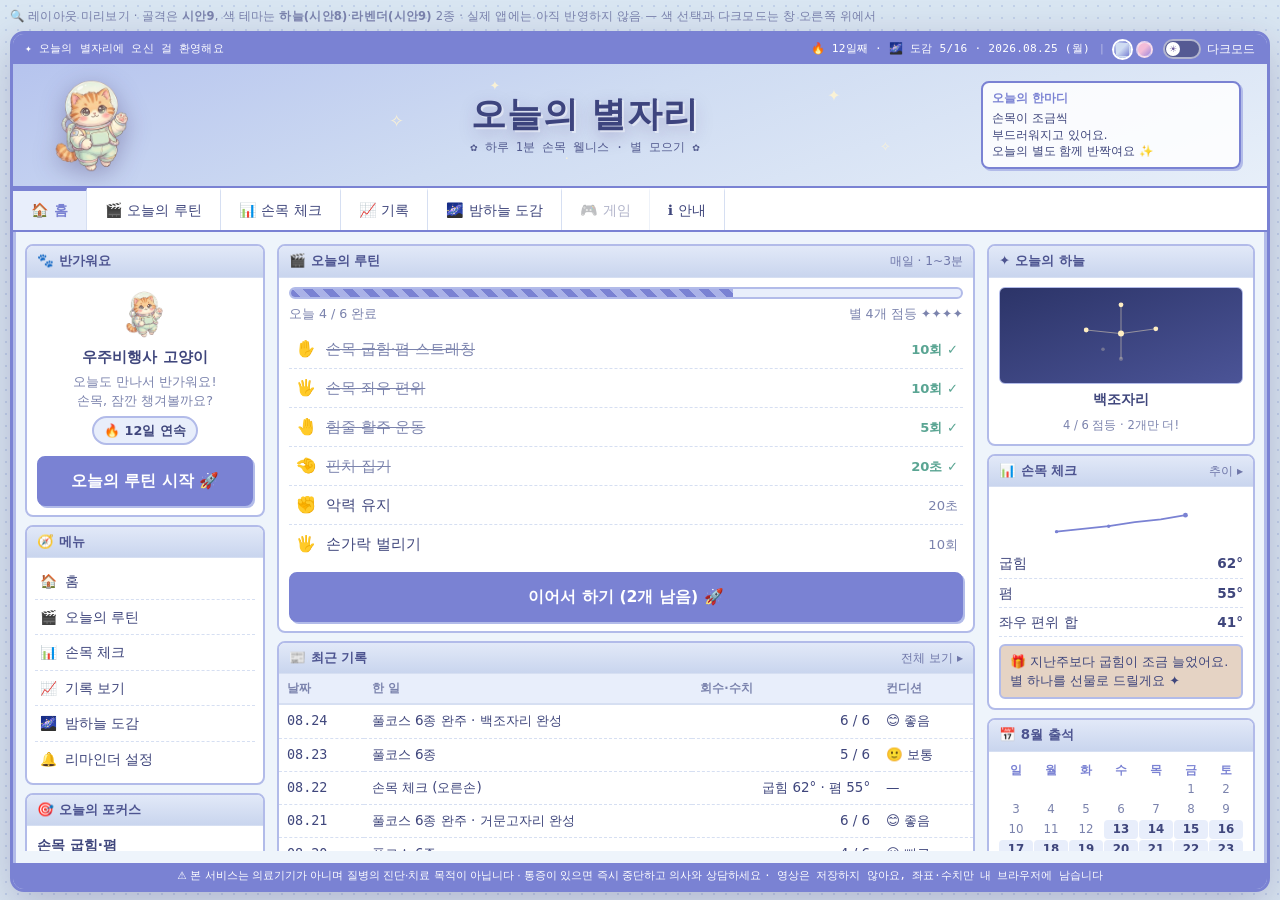
==== commit fe96adbb: "배경 별자리 장식 제거 (잔별은 유지) 창 밖 여백의 큰곰자리·카시오페이아 SVG와 .bg 레이어를 통째로 뺐다. 배경에 뿌린 잔별 두 겹은 그대로 둔다 — --deco 토큰도 그" ====
--- a/preview/neomood.html
+++ b/preview/neomood.html
@@ -50,8 +50,8 @@
   --sky-ink:#3d447e; --star:#fff4d2; --note:rgba(255,255,255,.85);
   --thumb:linear-gradient(160deg,#a3b0e6,#d3dff4);
   --skypanel:linear-gradient(160deg,#2c3468,#4b5497);   /* 별자리 판 — 두 모드 공통 */
-  --warm:#e5d3c4;
-  --deco:#bccbe8; --deco-2:#98a9dd;      /* 창 밖 배경의 잔별·별자리 */                                        /* 노을 크림 — 선물 칩 */
+  --warm:#e5d3c4;                       /* 노을 크림 — 선물 칩 */
+  --deco:#bccbe8; --deco-2:#98a9dd;      /* 창 밖 여백에 뿌려진 잔별 */
 }
 html[data-palette="sky"][data-theme="dark"]{
   --page:#11152c;  --page-dot:#1e2444;
@@ -121,14 +121,6 @@
   height:100dvh;padding:8px 10px;overflow:hidden;
   display:flex;flex-direction:column;gap:6px;
 }
-/* ─── 창 밖 별자리 장식 ─── 창 뒤(z-index:-1)에 깔린다. 여백이 좁아지면 창이
-   덮어 저절로 잘리므로 화면 폭을 따로 재지 않는다. 도감에 실제로 있는 두 별자리다. */
-.bg{position:fixed;inset:0;z-index:-1;pointer-events:none;overflow:hidden;}
-.bg-const{position:absolute;width:210px;height:250px;color:var(--deco-2);}
-.bg-l{left:clamp(6px,1.4vw,22px);top:19%;}
-.bg-r{right:clamp(6px,1.4vw,22px);bottom:13%;}
-.bg-const text{font-size:11px;letter-spacing:.08em;fill:currentColor;opacity:.5;}
-
 /* 레트로 캡션용 — 픽셀 폰트가 있으면 쓰고 없으면 고정폭으로 자연스럽게 떨어진다 */
 .mono{font-family:"Galmuri11","DungGeunMo",ui-monospace,"D2Coding",Consolas,monospace;}
 
@@ -390,32 +382,6 @@
 </script>
 </head>
 <body>
-
-<div class="bg" aria-hidden="true">
-  <!-- 큰곰자리(북두칠성) — 물통 4 + 손잡이 3 -->
-  <svg class="bg-l bg-const" viewBox="0 0 210 250" fill="none">
-    <g stroke="currentColor" stroke-width="1.2" opacity=".45">
-      <path d="M26 92 L64 76 L78 118 L38 134 Z"/>
-      <path d="M64 76 L106 58 L146 48 L182 66"/>
-    </g>
-    <g fill="currentColor" opacity=".8">
-      <circle cx="26" cy="92" r="3"/><circle cx="64" cy="76" r="3.6"/>
-      <circle cx="78" cy="118" r="2.6"/><circle cx="38" cy="134" r="2.6"/>
-      <circle cx="106" cy="58" r="3"/><circle cx="146" cy="48" r="2.4"/>
-      <circle cx="182" cy="66" r="3.2"/>
-    </g>
-    <text x="26" y="164">URSA MAJOR</text>
-  </svg>
-  <!-- 카시오페이아 — 뚜렷한 W -->
-  <svg class="bg-r bg-const" viewBox="0 0 210 250" fill="none">
-    <path d="M24 70 L68 122 L112 74 L156 126 L192 76" stroke="currentColor" stroke-width="1.2" opacity=".45"/>
-    <g fill="currentColor" opacity=".8">
-      <circle cx="24" cy="70" r="2.6"/><circle cx="68" cy="122" r="3.4"/>
-      <circle cx="112" cy="74" r="3"/><circle cx="156" cy="126" r="2.6"/><circle cx="192" cy="76" r="3.2"/>
-    </g>
-    <text x="24" y="160">CASSIOPEIA</text>
-  </svg>
-</div>
 
 <div class="skinbar">
   🔍 레이아웃 미리보기 · 골격은 <b>시안9</b>, 색 테마는 <b>하늘(시안8)</b>·<b>라벤더(시안9)</b> 2종
